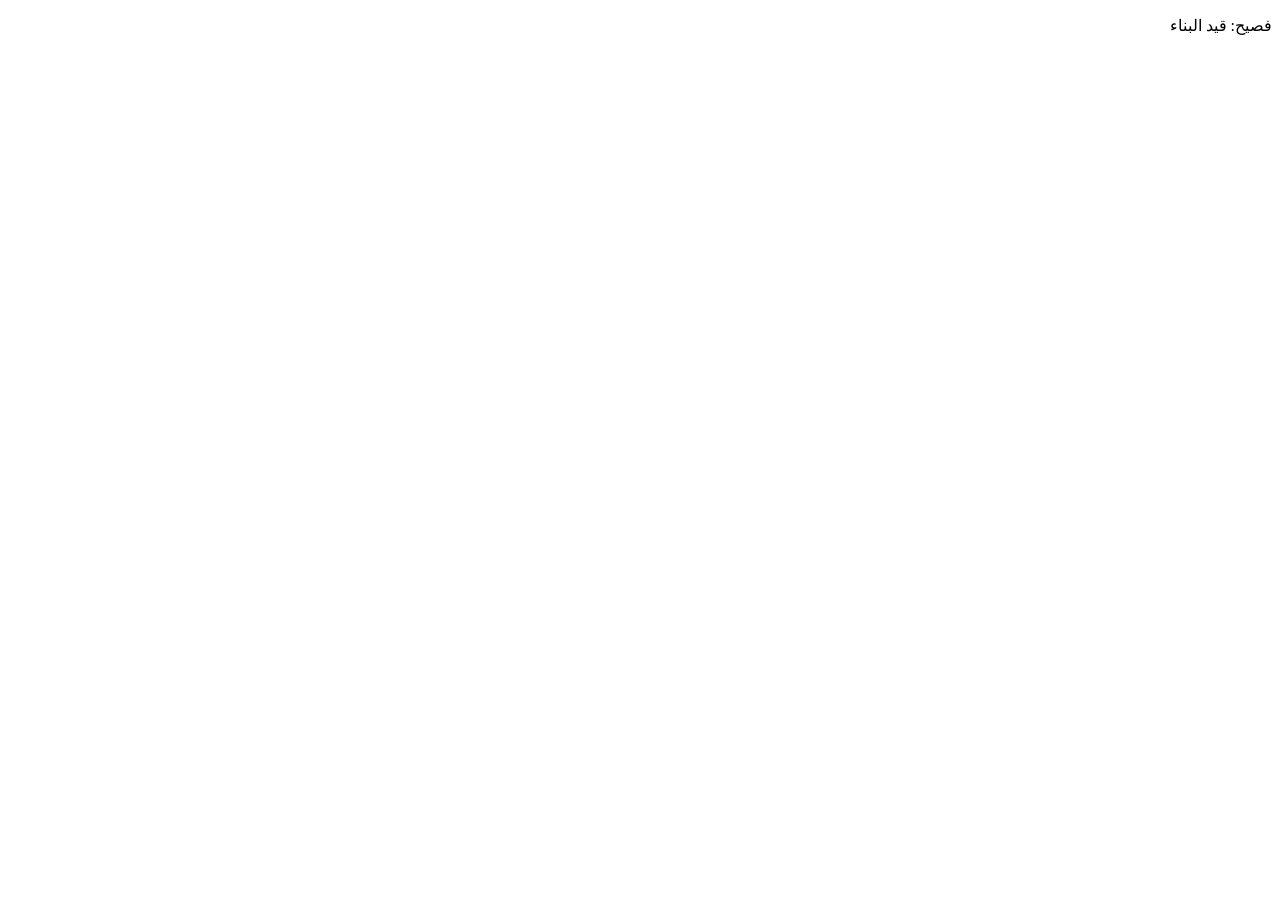
==== www/index.html @ 359a3b62 "Fasih: Android shell and build workflow (first pipeline test) Co-Authored-By: Claude Fable 5.2 <nore" ====
<!doctype html><html lang="ar" dir="rtl"><head><meta charset="utf-8"><meta name="viewport" content="width=device-width,initial-scale=1"><title>فصيح</title></head><body><p>فصيح: قيد البناء</p></body></html>
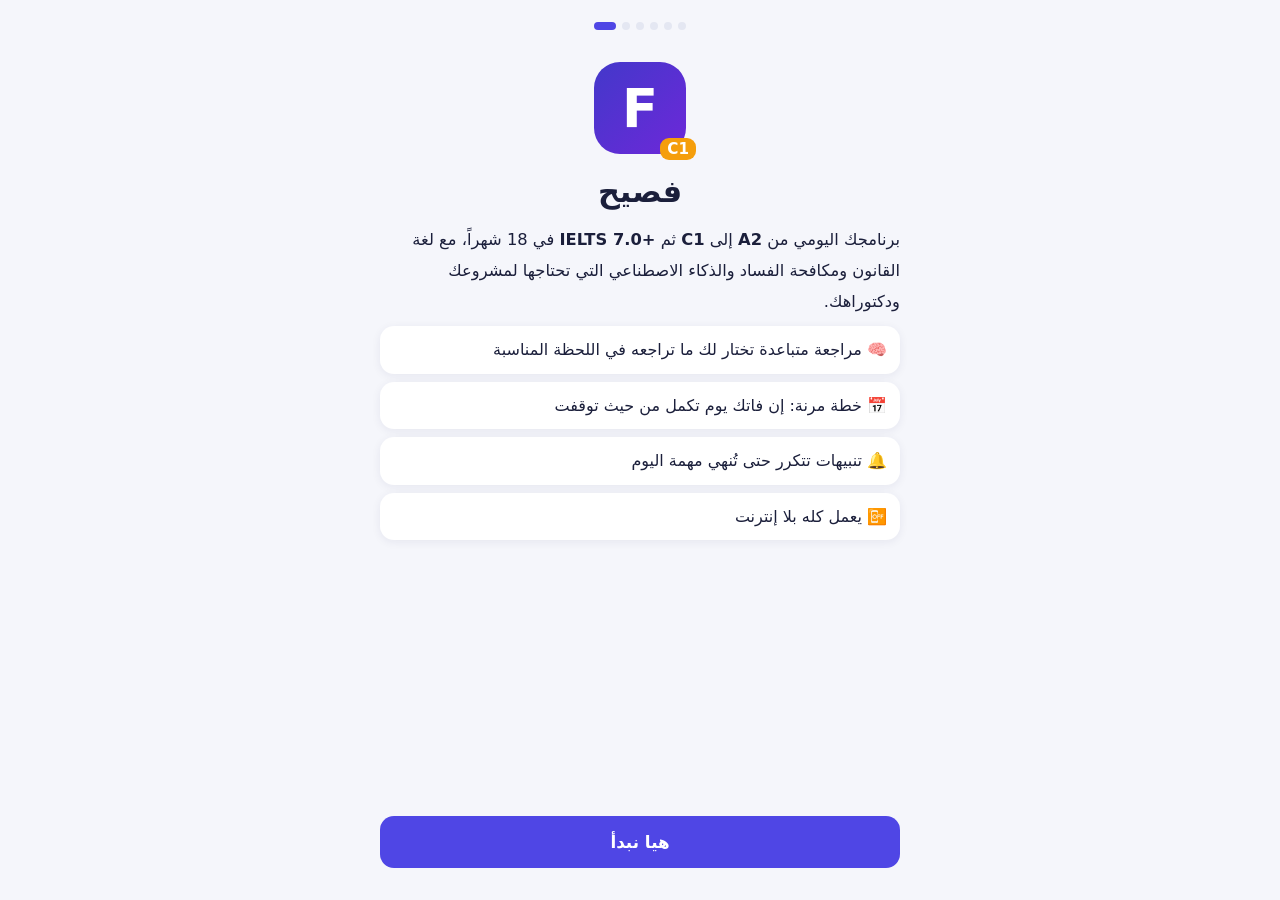
==== commit ce1405d8: "Fasih 1.0: learning engine, UI and full A2-C1 content - FSRS-6 spaced repetition with pretest, in-se" ====
--- a/www/index.html
+++ b/www/index.html
@@ -1 +1,24 @@
-<!doctype html><html lang="ar" dir="rtl"><head><meta charset="utf-8"><meta name="viewport" content="width=device-width,initial-scale=1"><title>فصيح</title></head><body><p>فصيح: قيد البناء</p></body></html>
+<!doctype html>
+<html lang="ar" dir="rtl">
+<head>
+<meta charset="utf-8">
+<meta name="viewport" content="width=device-width,initial-scale=1,viewport-fit=cover,user-scalable=no">
+<meta name="theme-color" content="#4338CA">
+<title>فصيح</title>
+<link rel="stylesheet" href="css/app.css">
+</head>
+<body>
+<div id="splash">فصيح</div>
+<div id="app"></div>
+<script src="js/core.js"></script>
+<script src="content/vocab.js"></script>
+<script src="content/grammar.js"></script>
+<script src="content/skills.js"></script>
+<script src="content/extra.js"></script>
+<script src="js/srs.js"></script>
+<script src="js/ex.js"></script>
+<script src="js/plan.js"></script>
+<script src="js/flows.js"></script>
+<script src="js/ui.js"></script>
+</body>
+</html>
--- a/www/css/app.css
+++ b/www/css/app.css
@@ -0,0 +1,106 @@
+:root{--bg:#F5F6FB;--card:#fff;--ink:#1B1F3B;--mut:#6B7190;--line:#E4E7F2;--pri:#4F46E5;--pri2:#4338CA;--pril:#EEF0FF;--ok:#10B981;--okl:#E7F8F1;--no:#EF4444;--nol:#FDECEC;--amb:#F59E0B;--ambl:#FFF6E3;--sh:0 2px 10px rgba(30,35,90,.07)}
+html[data-theme=dark]{--bg:#0F1220;--card:#1A1E33;--ink:#EEF0FA;--mut:#9AA0BF;--line:#2B3050;--pri:#818CF8;--pri2:#6366F1;--pril:#252A4A;--ok:#34D399;--okl:#143429;--no:#F87171;--nol:#3A1D22;--amb:#FBBF24;--ambl:#3A2F14;--sh:none}
+*{box-sizing:border-box;-webkit-tap-highlight-color:transparent}
+html,body{margin:0;padding:0;background:var(--bg);color:var(--ink);font-family:system-ui,-apple-system,"Segoe UI","Noto Sans Arabic","Noto Naskh Arabic",Tahoma,sans-serif;font-size:16px;line-height:1.6;overscroll-behavior-y:none}
+body{min-height:100vh}
+.en{font-family:system-ui,-apple-system,"Segoe UI",Roboto,"Helvetica Neue",Arial,sans-serif;unicode-bidi:isolate}
+[dir=ltr]{text-align:left}
+h1{font-size:1.35rem;margin:0}h2{font-size:1.2rem;margin:.2em 0}h3{font-size:1rem;margin:1em 0 .4em}p{margin:.5em 0}small{color:var(--mut);font-size:.82rem;display:block}
+button{font:inherit;color:inherit;border:0;background:none;cursor:pointer;padding:0}
+.page{padding:14px 14px 92px;max-width:640px;margin:0 auto}
+.top{display:flex;justify-content:space-between;align-items:center;gap:10px;margin:6px 2px 14px}
+.back{color:var(--pri);font-weight:600;font-size:.9rem;display:block;margin-bottom:2px}
+.card{background:var(--card);border-radius:18px;padding:14px;margin:0 0 12px;box-shadow:var(--sh)}
+.card.note{background:var(--ambl);font-size:.92rem}.card.tip{background:var(--pril);font-size:.95rem}
+.crow{display:flex;justify-content:space-between;align-items:center;gap:8px;margin:2px 0}.crow span{color:var(--mut);font-size:.88rem}
+.bar{height:9px;border-radius:9px;background:var(--line);overflow:hidden;margin:6px 0}.bar i{display:block;height:100%;background:var(--pri);border-radius:9px}.bar.xp i{background:var(--amb)}
+.btn{background:var(--pri);color:#fff;border-radius:14px;padding:11px 16px;font-weight:700;min-height:46px;display:inline-flex;align-items:center;justify-content:center;gap:6px}
+.btn:active{transform:scale(.98)}.btn:disabled{opacity:.45}
+.btn.ghost{background:var(--pril);color:var(--pri)}.btn.big{width:100%;font-size:1.05rem;margin-top:10px;min-height:52px}.btn.danger{color:var(--no);background:var(--nol)}
+.btn.rec{background:var(--no);color:#fff;animation:pulse 1s infinite}
+@keyframes pulse{50%{opacity:.7}}
+.link{color:var(--pri);font-size:.88rem;margin-top:10px;display:block;text-align:center;width:100%}
+.row{display:flex;gap:8px;margin-top:10px;flex-wrap:wrap}.row .btn{flex:1}
+.tag{font-style:normal;font-size:.7rem;font-weight:700;border-radius:7px;padding:2px 7px;background:var(--line);color:var(--mut);display:inline-block;line-height:1.5}
+.tag.lA2{background:#DCFCE7;color:#166534}.tag.lB1{background:#DBEAFE;color:#1E40AF}.tag.lB2{background:#F3E8FF;color:#6B21A8}.tag.lC1{background:#FEE2E2;color:#991B1B}.tag.dom{background:var(--ambl);color:#B45309}.tag.leech{background:var(--nol);color:var(--no)}
+.streak{background:var(--card);border-radius:14px;padding:8px 12px;box-shadow:var(--sh);font-size:1rem;filter:grayscale(1);white-space:nowrap}.streak.on{filter:none}.streak i{font-style:normal;font-size:.75rem;margin-inline-start:4px}
+.today .trow{display:flex;gap:14px;align-items:center}.tinfo{flex:1}.tinfo b{font-size:1.1rem;display:block}
+.ring{flex:none}
+.tasks{margin-top:12px;border-top:1px solid var(--line)}
+.task,.li{display:flex;align-items:center;gap:10px;width:100%;padding:11px 2px;border-bottom:1px solid var(--line);text-align:start}
+.task:last-child{border-bottom:0}.tic{font-size:1.35rem;width:34px;text-align:center;flex:none}.tb{flex:1;min-width:0}.tb b{display:block;font-size:.97rem}.tb small{white-space:nowrap;overflow:hidden;text-overflow:ellipsis}
+.tr{color:var(--mut);font-size:.82rem;flex:none}.task.done .tb b{text-decoration:line-through;color:var(--mut)}.task.done .tr{color:var(--ok);font-weight:800;font-size:1.1rem}.task.opt{opacity:.85}
+.tabs{position:fixed;bottom:0;left:0;right:0;background:var(--card);display:flex;border-top:1px solid var(--line);padding:6px 4px calc(6px + env(safe-area-inset-bottom));z-index:5}
+.tabs button{flex:1;font-size:.72rem;color:var(--mut);display:flex;flex-direction:column;align-items:center;gap:1px;padding:4px}.tabs button span{font-size:1.3rem;filter:grayscale(.9);opacity:.75}.tabs .on{color:var(--pri);font-weight:700}.tabs .on span{filter:none;opacity:1}
+body.running .tabs{display:none}
+.tiles{display:grid;grid-template-columns:1fr 1fr;gap:10px}.tile{background:var(--card);border-radius:18px;padding:14px;text-align:start;box-shadow:var(--sh)}.tile .tic{display:block;text-align:start;font-size:1.7rem}.tile b{display:block}
+.list{background:var(--card);border-radius:18px;padding:2px 12px;box-shadow:var(--sh);margin-bottom:12px}.li:last-child{border-bottom:0}.li.done .tr{color:var(--ok);font-weight:700}
+.sec{margin:16px 4px 8px;color:var(--mut);font-size:.9rem}
+.inp{width:100%;border:1.5px solid var(--line);background:var(--card);color:var(--ink);border-radius:12px;padding:11px 12px;font:inherit;font-size:1.05rem;margin:6px 0;outline:none}
+.inp:focus{border-color:var(--pri)}.inp.right{border-color:var(--ok);background:var(--okl)}.inp.wrong{border-color:var(--no);background:var(--nol)}
+.inp.tm{width:auto;display:inline-block;padding:7px 8px;font-size:.95rem;margin:2px}select.inp{padding:9px 10px;font-size:.95rem;width:auto;max-width:190px}
+.srow{display:flex;justify-content:space-between;align-items:center;gap:10px;padding:9px 0;border-bottom:1px solid var(--line)}.srow:last-of-type{border-bottom:0}.srow>div:first-child{flex:1;min-width:0}.srow .inp{margin:0}.srow input.inp:not(.tm){width:150px}
+.sw{position:relative;display:inline-block;width:50px;height:28px}.sw input{opacity:0;width:0;height:0}.sw i{position:absolute;top:0;right:0;bottom:0;left:0;background:var(--line);border-radius:28px;transition:.2s}.sw i:before{content:"";position:absolute;width:22px;height:22px;border-radius:50%;background:#fff;top:3px;right:3px;transition:.2s}.sw input:checked+i{background:var(--ok)}.sw input:checked+i:before{transform:translateX(-22px)}
+.perm>div{padding:6px 0;font-size:.9rem}.perm .okk{color:var(--ok)}.perm .bad{color:var(--no)}.perm .btn{min-height:34px;padding:5px 10px;font-size:.82rem;margin-inline-start:6px}
+.chipsrow{display:flex;gap:6px;flex-wrap:wrap;margin:6px 0 10px}
+.chip{background:var(--card);border:1.5px solid var(--line);border-radius:12px;padding:8px 13px;font-weight:600;min-height:42px}.chip.on{background:var(--pril);border-color:var(--pri);color:var(--pri)}
+.dot{display:inline-block;width:10px;height:10px;border-radius:50%;background:var(--amb);flex:none}.dot.s1{background:var(--pri)}.dot.s2{background:var(--ok)}
+.stats{display:grid;grid-template-columns:repeat(3,1fr);gap:12px;text-align:center}.stats b{font-size:1.4rem;display:block;color:var(--pri)}
+.phase.cur{outline:2px solid var(--pri)}
+.fore{display:flex;align-items:flex-end;gap:8px;justify-content:space-between;margin-top:8px}.fore div{flex:1;text-align:center}.fore i{display:block;background:var(--pri);border-radius:6px 6px 0 0;margin:0 auto;width:70%}
+.heat{display:grid;grid-template-rows:repeat(7,1fr);grid-auto-flow:column;gap:3px;direction:ltr}.heat i{aspect-ratio:1;border-radius:3px;background:var(--line)}.heat .h1{background:#C7D2FE}.heat .h2{background:#818CF8}.heat .h3{background:#4F46E5}.heat .h4{background:#312E81}
+.badges{display:grid;grid-template-columns:1fr 1fr;gap:8px}.badge{background:var(--card);border-radius:14px;padding:10px;opacity:.38;filter:grayscale(1)}.badge.on{opacity:1;filter:none;box-shadow:var(--sh)}.badge span{font-size:1.5rem}.badge b{display:block;font-size:.9rem}
+.acc{background:var(--card);border-radius:14px;padding:10px 12px;margin-bottom:8px}.acc summary{font-weight:700;cursor:pointer}.acc summary small{display:inline;margin-inline-start:6px}.phr{padding:9px 0;border-top:1px solid var(--line);margin-top:8px}
+.hint{color:var(--mut);font-size:.88rem;margin:6px 0}
+/* runner */
+.run{position:fixed;top:0;right:0;bottom:0;left:0;background:var(--bg);z-index:20;display:flex;flex-direction:column}
+.rh{display:flex;align-items:center;gap:10px;padding:10px 12px;background:var(--card);border-bottom:1px solid var(--line)}.rx{font-size:1.2rem;width:40px;height:40px;border-radius:12px;background:var(--bg)}.pb{flex:1;height:10px;background:var(--line);border-radius:10px;overflow:hidden;direction:ltr}.pb i{display:block;height:100%;width:0;background:var(--ok);border-radius:10px;transition:width .3s}.rt{font-size:.8rem;color:var(--mut);max-width:38%;white-space:nowrap;overflow:hidden;text-overflow:ellipsis}
+.stage{flex:1;overflow-y:auto;-webkit-overflow-scrolling:touch}.step{padding:16px 14px 110px;max-width:640px;margin:0 auto}
+.q{margin-bottom:14px}.qt{font-size:1.35rem;font-weight:700;margin:10px 0;display:flex;align-items:center;gap:8px;flex-wrap:wrap}.qt .ar{font-size:1.4rem}.sub{color:var(--mut);margin:4px 0 8px;font-size:.98rem}.qar{color:var(--mut);margin-bottom:6px}
+.blank{display:inline-block;min-width:64px;border-bottom:2.5px solid var(--pri);margin:0 3px;height:1.1em;vertical-align:baseline}
+.opts{display:flex;flex-direction:column;gap:9px}.opt{background:var(--card);border:2px solid var(--line);border-radius:14px;padding:13px 14px;font-size:1.05rem;min-height:54px;text-align:start;width:100%;display:block}.opt [dir=ltr]{display:block;text-align:left}.opt.sel{border-color:var(--pri);background:var(--pril)}.opt.right{border-color:var(--ok);background:var(--okl)}.opt.wrong{border-color:var(--no);background:var(--nol)}.opt.sm{min-height:44px;padding:9px 12px;font-size:.98rem}
+.spk{background:var(--pril);border-radius:50%;width:42px;height:42px;font-size:1.15rem;flex:none;display:inline-flex;align-items:center;justify-content:center}.spk.mini{width:30px;height:30px;font-size:.85rem;vertical-align:middle}
+.fb{position:fixed;left:0;right:0;bottom:0;padding:14px 16px calc(14px + env(safe-area-inset-bottom));display:flex;gap:12px;align-items:center;z-index:25;border-top:2px solid;animation:up .18s}.fb.ok{background:var(--okl);border-color:var(--ok)}.fb.no{background:var(--nol);border-color:var(--no)}.fbm{flex:1;min-width:0}.fbm b{display:block}.fb.ok b{color:var(--ok)}.fb.no b{color:var(--no)}.fbw{font-size:.9rem;margin-top:2px}.fba{font-weight:700;margin-top:2px}.fb .btn{flex:none}
+@keyframes up{from{transform:translateY(30px);opacity:0}}
+.toks{font-size:1.25rem;line-height:2.3;margin:10px 0}.tok{border-bottom:2px dashed var(--line);padding:2px 3px;border-radius:6px}.tok.bad{background:var(--okl);border-color:var(--ok)}.tok.miss{background:var(--nol);border-color:var(--no)}
+.line{min-height:58px;border:2px dashed var(--line);border-radius:14px;padding:8px;display:flex;flex-wrap:wrap;gap:6px;margin:8px 0;align-items:center}.line.right{border-color:var(--ok);background:var(--okl)}.line.wrong{border-color:var(--no);background:var(--nol)}.line .ph{color:var(--mut)}
+.pool{display:flex;flex-wrap:wrap;gap:7px;margin:10px 0;justify-content:center}.pool.build .chip,.line.build .chip{min-width:44px;font-size:1.25rem;font-weight:700;padding:6px 10px;text-align:center}
+.shake{animation:shake .35s}@keyframes shake{25%{transform:translateX(-7px)}75%{transform:translateX(7px)}}
+.start{font-size:1.15rem;font-weight:700;color:var(--pri);margin-top:6px}
+.vcard{background:var(--card);border-radius:20px;padding:16px;box-shadow:var(--sh);margin:8px 0}.vmeta{display:flex;gap:6px;flex-wrap:wrap;margin-bottom:6px}.vword{font-size:1.9rem;font-weight:800;display:flex;align-items:center;gap:10px;flex-wrap:wrap}.vmean{font-size:1.35rem;font-weight:700;color:var(--pri);margin:2px 0 6px}.vdef{color:var(--mut);margin-bottom:8px}
+.vex{background:var(--bg);border-radius:14px;padding:10px 12px;font-size:1.05rem}.vex b{color:var(--pri)}.vexar{color:var(--mut);font-size:.95rem;margin-top:4px}
+.vchips{display:flex;flex-wrap:wrap;gap:6px;margin-top:10px}.chipx{background:var(--pril);color:var(--pri);border-radius:9px;padding:4px 9px;font-size:.88rem}.vfam{margin-top:8px;font-size:.9rem;color:var(--mut)}.vnote{margin-top:8px;font-size:.92rem}
+.note{width:100%;border:1.5px dashed var(--line);border-radius:12px;background:transparent;color:var(--ink);font:inherit;font-size:.92rem;padding:9px;margin-top:10px;resize:none}
+.sum{text-align:center;padding:26px 6px}.sumic{font-size:3.4rem}.suml{margin:7px 0;font-size:1.02rem}.sum b{color:var(--pri)}
+.lesson h2{margin-top:4px}.lar{color:var(--pri);font-weight:700;margin-bottom:6px}.why{line-height:1.9}.rule{background:var(--card);border-radius:16px;padding:12px;margin:10px 0;box-shadow:var(--sh)}.rar{font-weight:600}.form{background:var(--pril);color:var(--pri);border-radius:10px;padding:7px 10px;margin:8px 0;font-weight:700;font-size:.95rem}.rex{margin-top:8px;font-size:1.02rem}.rexar{color:var(--mut);font-size:.9rem}
+.mis{background:var(--card);border-radius:14px;padding:10px 12px;margin:8px 0;box-shadow:var(--sh)}.bad{color:var(--no)}.good{color:var(--ok);font-weight:600}.mar{font-size:.9rem;color:var(--mut);margin-top:3px}.tipbox{background:var(--ambl);border-radius:14px;padding:11px 13px;margin:10px 0;font-size:.95rem}
+.passage,.script,.mbox{background:var(--card);border-radius:16px;padding:12px 14px;font-size:1.08rem;line-height:1.85;box-shadow:var(--sh)}.passage p{margin:0 0 12px}.pn{display:inline-block;background:var(--pril);color:var(--pri);border-radius:6px;font-size:.7rem;font-weight:800;padding:0 6px;margin-right:6px;vertical-align:middle}.w{border-radius:4px}.w:active{background:var(--pril)}.script p{margin:0 0 8px}.script b{color:var(--pri);margin-right:4px}
+.gl{background:var(--card);border-radius:14px;padding:10px 12px;margin:10px 0;font-size:.95rem}.gl summary{font-weight:700;color:var(--pri);cursor:pointer}
+.fq{background:var(--card);border-radius:16px;padding:12px;margin:10px 0;box-shadow:var(--sh);position:relative}.fq.ok{outline:2px solid var(--ok)}.fq.no{outline:2px solid var(--no)}.qn{display:inline-block;background:var(--pri);color:#fff;border-radius:8px;font-size:.75rem;font-weight:800;padding:1px 8px;margin-bottom:6px}.fqt{font-size:1.03rem;margin-bottom:8px;line-height:1.9}.fqt .inp{display:inline-block;width:130px;padding:5px 8px;margin:0 4px;font-size:1rem}.fqo{display:flex;flex-direction:column;gap:7px}.fqw{margin-top:6px}
+.scorebox{font-size:2.4rem;font-weight:800;text-align:center;color:var(--pri);margin:14px 0 4px;direction:ltr}.sumar{background:var(--pril);border-radius:14px;padding:11px 13px;margin:10px 0}
+.player{display:flex;gap:8px;align-items:center;flex-wrap:wrap;background:var(--card);padding:10px;border-radius:16px;box-shadow:var(--sh);position:sticky;top:0;z-index:2}.pstat{color:var(--mut);font-size:.85rem}
+.sline{font-size:1.4rem;font-weight:700;margin:12px 0 4px;line-height:1.6}.sar{color:var(--mut);margin-bottom:8px}.say{margin:12px 0}.sres{margin-top:8px;font-size:1.1rem}.sok{color:var(--ok);font-weight:700}.sno{color:var(--no);text-decoration:underline wavy}
+.spq{font-size:1.25rem;font-weight:700;margin:12px 0;display:flex;gap:8px;align-items:center}.cue{background:var(--card);border-radius:16px;padding:12px 14px;box-shadow:var(--sh);margin:8px 0}.cue ul{margin:4px 0 0;padding-left:20px}.bigtm,.tm{font-variant-numeric:tabular-nums;font-weight:800;color:var(--pri);direction:ltr}.bigtm{font-size:2rem;text-align:center;margin:8px 0}.recb{margin:10px 0;display:flex;gap:10px;align-items:center;flex-wrap:wrap}
+.pairs{display:flex;flex-direction:column;gap:7px;margin:10px 0}.pair{display:flex;gap:7px}.pair .chip{flex:1}
+.prompt{background:var(--card);border-radius:16px;padding:12px 14px;font-size:1.05rem;font-weight:600;box-shadow:var(--sh);margin:8px 0;white-space:pre-wrap}.par{color:var(--mut);margin:4px 2px}.wbar{display:flex;justify-content:space-between;font-size:.88rem;color:var(--mut);margin-top:8px}.wc.good{color:var(--ok);font-weight:700}
+.essay{width:100%;border:1.5px solid var(--line);border-radius:14px;background:var(--card);color:var(--ink);font:inherit;font-size:1.05rem;line-height:1.7;padding:12px;margin:6px 0;min-height:200px}
+.ck{display:flex;gap:8px;align-items:flex-start;padding:7px 0;font-size:.95rem}.ck input{width:20px;height:20px;margin-top:3px;flex:none}
+.chartbox{background:var(--card);border-radius:16px;padding:10px;box-shadow:var(--sh)}.ct{font-weight:700;font-size:.92rem;margin-bottom:4px}.lgd{display:flex;flex-wrap:wrap;gap:6px 12px;font-size:.8rem;margin-top:4px}.lgd i{display:inline-block;width:10px;height:10px;border-radius:3px;margin-right:4px}.pies{display:flex;justify-content:space-around;flex-wrap:wrap}.pies figure{margin:0;text-align:center}.pies figcaption{font-size:.82rem;font-weight:700;text-align:center}
+.tblw{overflow-x:auto}.tbl{border-collapse:collapse;width:100%;font-size:.88rem}.tbl th,.tbl td{border:1px solid var(--line);padding:6px 8px;text-align:center}.tbl th{background:var(--pril)}
+/* sheets, toast */
+.sheetw{position:fixed;top:0;right:0;bottom:0;left:0;background:rgba(10,12,30,.5);z-index:40;display:flex;align-items:flex-end;justify-content:center}.sheet{background:var(--bg);border-radius:22px 22px 0 0;padding:18px 16px calc(18px + env(safe-area-inset-bottom));width:100%;max-width:640px;max-height:88vh;overflow-y:auto;position:relative;animation:up .2s}.sx{position:absolute;top:10px;left:12px;width:34px;height:34px;border-radius:50%;background:var(--card);z-index:2}.cmsg{font-size:1.08rem;font-weight:600;margin:20px 4px 6px}
+.grid4{display:grid;grid-template-columns:repeat(4,1fr);gap:8px}.grid4 label{font-weight:700;text-align:center}.grid4 select{width:100%;max-width:none}
+.toast{position:fixed;bottom:96px;left:50%;transform:translate(-50%,20px);background:#1B1F3B;color:#fff;padding:10px 16px;border-radius:14px;z-index:60;opacity:0;transition:.25s;max-width:88%;text-align:center;font-size:.92rem}.toast.on{opacity:1;transform:translate(-50%,0)}
+.confetti{position:fixed;top:0;right:0;bottom:0;left:0;pointer-events:none;z-index:70;overflow:hidden}.confetti i{position:absolute;top:-12px;width:9px;height:14px;border-radius:2px;animation:fall 2.2s linear forwards}@keyframes fall{to{transform:translateY(105vh) rotate(540deg)}}
+/* onboarding */
+.ob{min-height:100vh;display:flex;flex-direction:column;padding:22px 20px;max-width:560px;margin:0 auto}.obpage{flex:1}.obdots{display:flex;gap:6px;justify-content:center;margin-bottom:22px;direction:ltr}.obdots i{width:8px;height:8px;border-radius:50%;background:var(--line)}.obdots .on{background:var(--pri);width:22px;border-radius:8px}
+.obl{width:92px;height:92px;border-radius:26px;background:linear-gradient(135deg,#4338CA,#6D28D9);color:#fff;font:800 3.3rem system-ui;display:flex;align-items:center;justify-content:center;position:relative;margin:10px auto 14px}.obl span{position:absolute;bottom:-6px;right:-10px;background:var(--amb);font-size:.95rem;border-radius:9px;padding:2px 7px}
+.ob h1{text-align:center;font-size:1.9rem}.ob p{font-size:1.02rem;line-height:1.9}.obp{background:var(--card);border-radius:14px;padding:11px 13px;margin:8px 0;box-shadow:var(--sh)}.obf{display:block;font-weight:600;margin:12px 0}
+.picks{display:grid;grid-template-columns:repeat(3,1fr);gap:8px}.picks.col{grid-template-columns:1fr}.pick{background:var(--card);border:2px solid var(--line);border-radius:14px;padding:12px 8px;text-align:center}.picks.col .pick{text-align:start;padding:13px 14px}.pick.on{border-color:var(--pri);background:var(--pril)}.pick b{display:block}
+.obnav{padding-bottom:10px}
+#splash{position:fixed;top:0;right:0;bottom:0;left:0;background:#4338CA;color:#fff;display:flex;align-items:center;justify-content:center;font:800 2.2rem system-ui;z-index:99}
+
+.dk{width:100%;margin-top:12px}.opts+.btn{width:100%;margin-top:12px}
+.chartbox{direction:ltr}.chartbox .ct{text-align:left}
+/* older WebView engines without flex gap */
+@supports not (aspect-ratio:1){.row>*{margin:4px}.opts>.opt{margin-bottom:9px}.fqo>.opt{margin-bottom:7px}.pool>*,.line>*,.chipsrow>*,.vchips>*,.vmeta>*{margin:3px}.task>*,.li>*{margin-inline-end:8px}.tiles>*{margin-bottom:10px}.heat i{height:12px}.player>*{margin:4px}.pair>*{margin:3px}.fb>*{margin:0 6px}.rh>*{margin:0 5px}.today .trow>*{margin:0 7px}}
